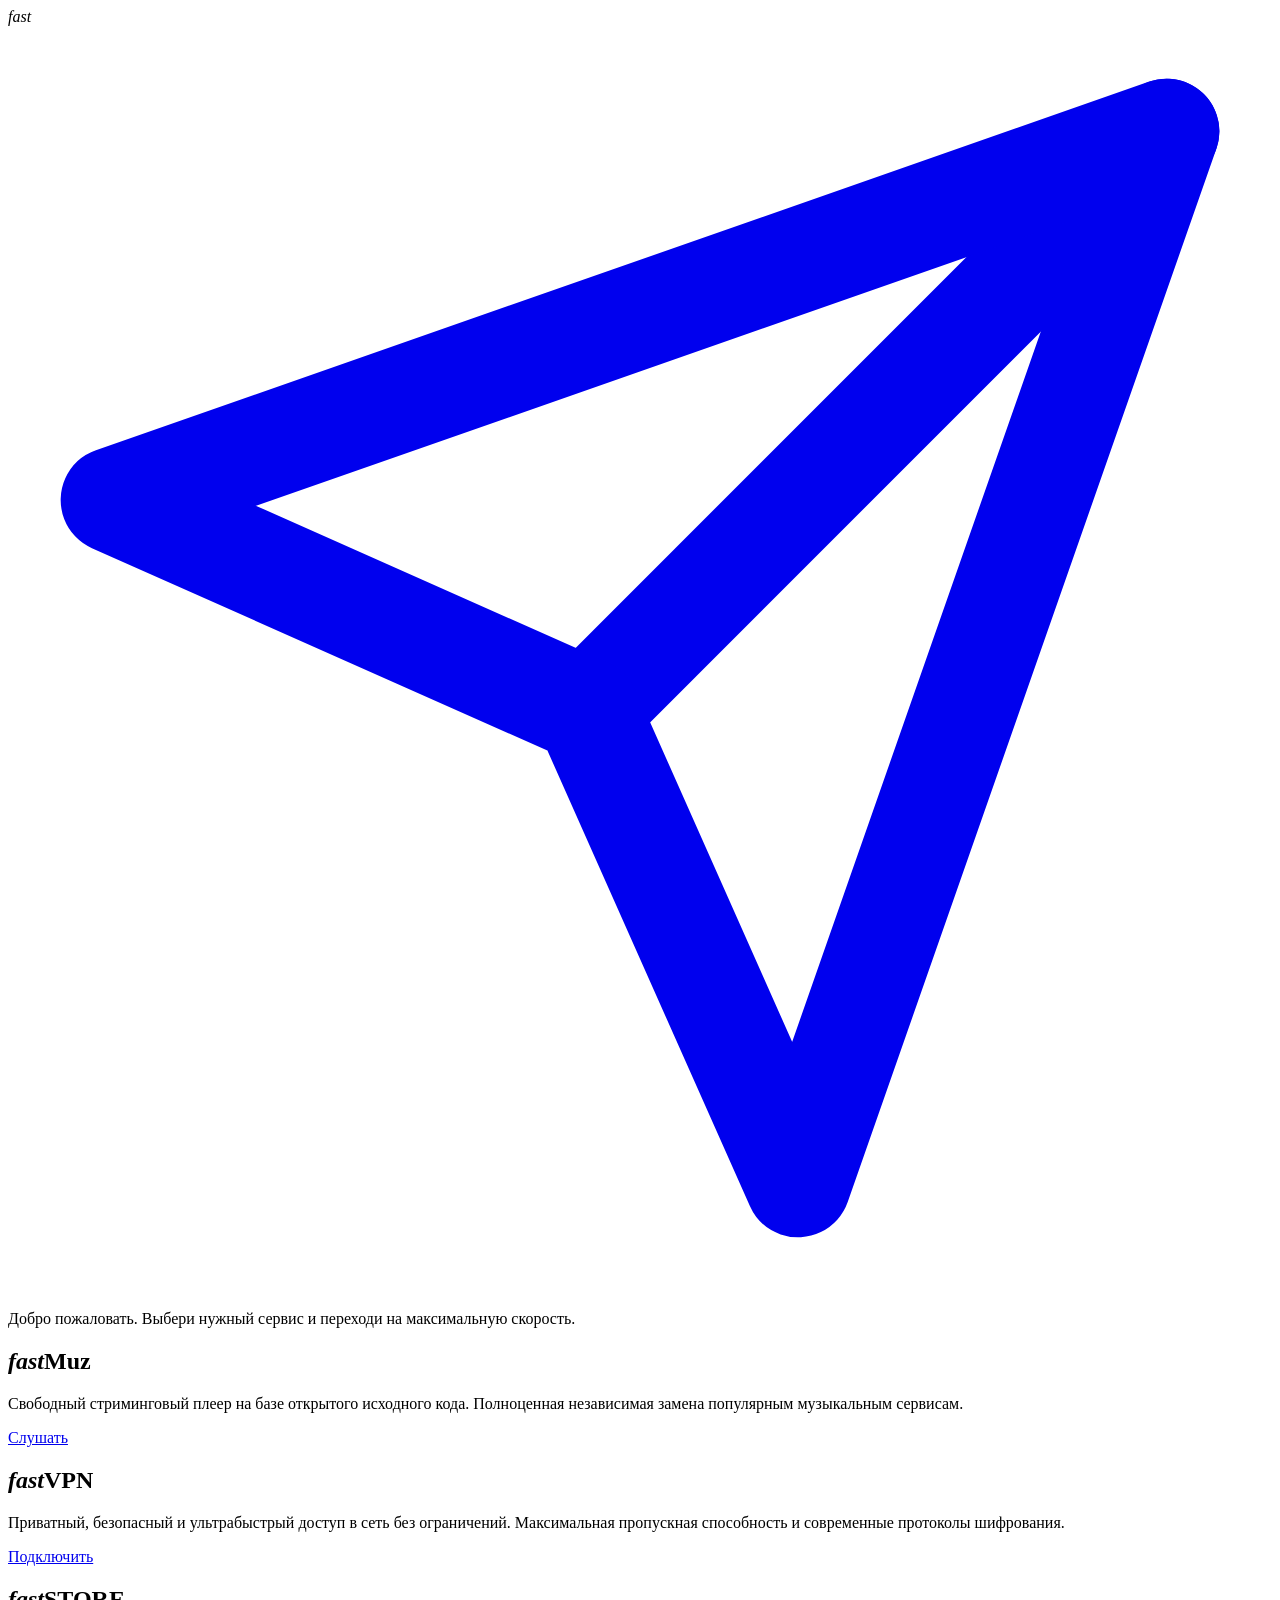
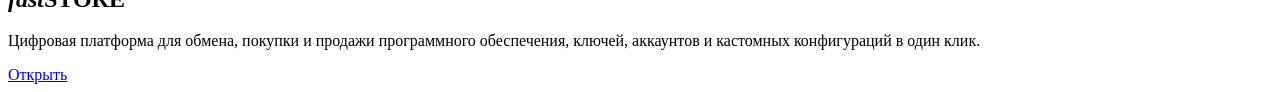
==== index.html @ c86f5982 "Add files via upload" ====
<!DOCTYPE html>
<html lang="ru">
<head>
    <meta charset="UTF-8">
    <meta name="viewport" content="width=device-width, initial-scale=1.0">
    <title>FAST | Ecosystem</title>
    
    <link rel="shortcut icon" href="favicon.ico" type="image/x-icon">
    
    <link rel="preconnect" href="https://fonts.googleapis.com">
    <link rel="preconnect" href="https://fonts.gstatic.com" crossorigin>
    <link href="https://fonts.googleapis.com/css2?family=Inter:wght@400;500;600&family=Syncopate:wght@700&display=swap" rel="stylesheet">
    
    <link rel="stylesheet" href="style.css">
</head>
<body>

    <div class="blob blob-1"></div>
    <div class="blob blob-2"></div>
    <div class="blob blob-3"></div>

    <header class="top-nav glass-panel">
        
        <div class="logo"><i>fast</i></div>
        <a href="https://t.me/твой_канал" target="_blank" class="tg-link">
            <svg xmlns="http://www.w3.org/2000/svg" viewBox="0 0 24 24" fill="none" stroke="currentColor" stroke-width="2" stroke-linecap="round" stroke-linejoin="round">
                <line x1="22" y1="2" x2="11" y2="13"></line>
                <polygon points="22 2 15 22 11 13 2 9 22 2"></polygon>
            </svg>
        </a>
    </header>

    <main class="container">
        
        <section class="hero glass-panel">
            
            <p class="hero-subtitle">Добро пожаловать. Выбери нужный сервис и переходи на максимальную скорость.</p>
        </section>

        <div class="services-stack">

            <section class="glass-panel horizontal-card">
                <div class="card-left">
                    <h2 class="brand-title"><i>fast</i>Muz</h2>
                </div>
                <div class="card-right">
                    <p class="service-desc">Свободный стриминговый плеер на базе открытого исходного кода. Полноценная независимая замена популярным музыкальным сервисам.</p>
                    <a href="file:///C:/Users/neys0/Desktop/%D0%9D%D0%BE%D0%B2%D0%B0%D1%8F%20%D0%BF%D0%B0%D0%BF%D0%BA%D0%B0%20(3)/sait2fastMuz/index.html#file:///C:/Users/neys0/Desktop/%D0%9D%D0%BE%D0%B2%D0%B0%D1%8F%20%D0%BF%D0%B0%D0%BF%D0%BA%D0%B0%20(3)/sait2fastMuz/index.html#" class="btn">Слушать</a>
                </div>
            </section>

            <section class="glass-panel horizontal-card">
                <div class="card-left">
                    <h2 class="brand-title"><i>fast</i>VPN</h2>
                </div>
                <div class="card-right">
                    <p class="service-desc">Приватный, безопасный и ультрабыстрый доступ в сеть без ограничений. Максимальная пропускная способность и современные протоколы шифрования.</p>
                    <a href="#" class="btn">Подключить</a>
                </div>
            </section>

            <section class="glass-panel horizontal-card">
                <div class="card-left">
                    <h2 class="brand-title"><i>fast</i>STORE</h2>
                </div>
                <div class="card-right">
                    <p class="service-desc">Цифровая платформа для обмена, покупки и продажи программного обеспечения, ключей, аккаунтов и кастомных конфигураций в один клик.</p>
                    <a href="#" class="btn">Открыть</a>
                </div>
            </section>

        </div>
    </main>

</body>
</html>
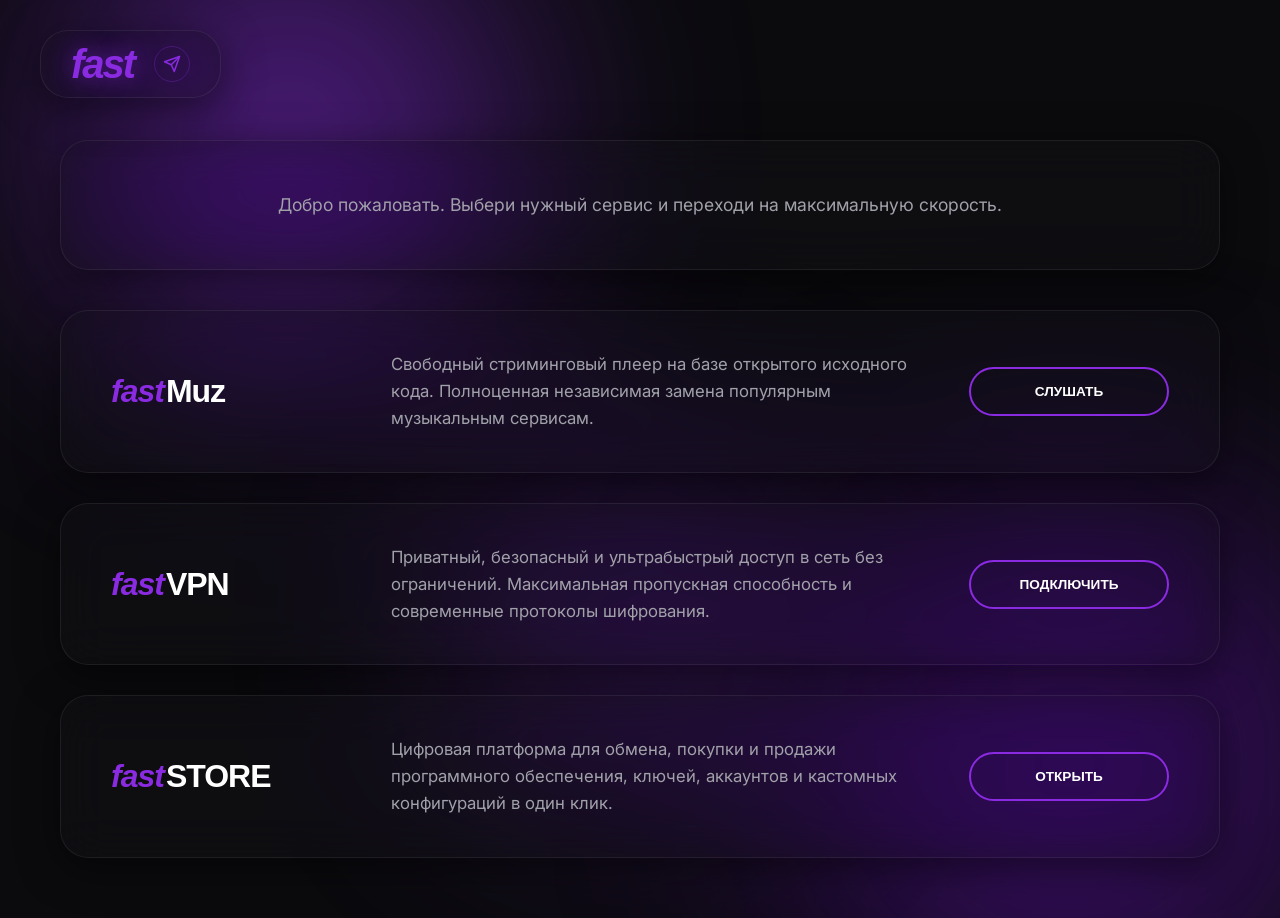
==== commit cbef2683: "index.html" ====
--- a/index.html
+++ b/index.html
@@ -45,7 +45,7 @@
                 </div>
                 <div class="card-right">
                     <p class="service-desc">Свободный стриминговый плеер на базе открытого исходного кода. Полноценная независимая замена популярным музыкальным сервисам.</p>
-                    <a href="file:///C:/Users/neys0/Desktop/%D0%9D%D0%BE%D0%B2%D0%B0%D1%8F%20%D0%BF%D0%B0%D0%BF%D0%BA%D0%B0%20(3)/sait2fastMuz/index.html#file:///C:/Users/neys0/Desktop/%D0%9D%D0%BE%D0%B2%D0%B0%D1%8F%20%D0%BF%D0%B0%D0%BF%D0%BA%D0%B0%20(3)/sait2fastMuz/index.html#" class="btn">Слушать</a>
+                    <a href="sait2fastMuz/index.html" class="btn">Слушать</a>
                 </div>
             </section>
 
@@ -73,4 +73,4 @@
     </main>
 
 </body>
-</html>+</html>
--- a/style.css
+++ b/style.css
@@ -0,0 +1,287 @@
+/* Сброс стандартных отступов */
+* {
+    margin: 0;
+    padding: 0;
+    box-sizing: border-box;
+}
+
+:root {
+    --bg-dark: #0b0b0e;
+    --neon-purple: #8A2BE2; 
+    --neon-dark: #5D10A6;
+    --text-white: #ffffff;
+    --text-gray: #a1a1aa;
+}
+
+body {
+    background-color: var(--bg-dark);
+    color: var(--text-white);
+    font-family: 'Inter', sans-serif;
+    min-height: 100vh;
+    position: relative;
+    overflow-x: hidden;
+}
+
+/* --- АНИМАЦИЯ ФОНА --- */
+.blob {
+    position: fixed;
+    border-radius: 50%;
+    filter: blur(120px);
+    opacity: 0.5;
+    z-index: -1;
+    animation: float 14s ease-in-out infinite alternate;
+}
+
+.blob-1 { width: 450px; height: 450px; background: var(--neon-purple); top: -10%; left: 5%; }
+.blob-2 { width: 550px; height: 550px; background: var(--neon-dark); bottom: -15%; right: -5%; animation-delay: -4s; }
+.blob-3 { width: 350px; height: 350px; background: var(--neon-purple); top: 50%; left: 35%; opacity: 0.3; animation-delay: -8s; }
+
+@keyframes float {
+    0% { transform: translate(0, 0) scale(1); }
+    100% { transform: translate(50px, 70px) scale(1.15); }
+}
+
+/* --- ВЕРХНЯЯ НАВИГАЦИЯ --- */
+.top-nav {
+    position: fixed;
+    top: 30px;
+    left: 40px;
+    padding: 15px 30px;
+    border-radius: 20px;
+    z-index: 100;
+    transition: opacity 0.4s ease;
+    display: flex;
+    align-items: center;
+    gap: 20px;
+}
+
+.top-nav:hover {
+    transform: none;
+    border-color: rgba(255, 255, 255, 0.07);
+}
+
+.logo {
+    font-family: 'Syncopate', sans-serif;
+    font-size: 2.5rem;
+    font-weight: 700;
+    color: var(--neon-purple);
+    letter-spacing: -2px;
+    text-transform: lowercase;
+    text-shadow: 0 0 25px rgba(138, 43, 226, 0.6);
+    line-height: 0.8;
+}
+
+/* Иконка Telegram (Изменено на фиолетовый) */
+.tg-link {
+    display: flex;
+    align-items: center;
+    justify-content: center;
+    width: 36px;
+    height: 36px;
+    border-radius: 50%;
+    color: var(--neon-purple); /* Теперь иконка фиолетовая */
+    border: 1px solid rgba(138, 43, 226, 0.3); /* Рамка в тон иконке */
+    transition: all 0.3s ease;
+}
+
+.tg-link svg {
+    width: 18px;
+    height: 18px;
+}
+
+.tg-link:hover {
+    color: var(--text-white);
+    background: var(--neon-purple);
+    border-color: var(--neon-purple);
+    box-shadow: 0 0 15px var(--neon-purple);
+    transform: translateY(-2px);
+}
+
+/* --- ОСНОВНОЙ КОНТЕЙНЕР --- */
+.container {
+    width: 100%;
+    max-width: 1200px;
+    margin: 0 auto;
+    padding: 140px 20px 60px 20px;
+}
+
+/* --- СТИЛЬ ЖИДКОГО СТЕКЛА --- */
+.glass-panel {
+    background: rgba(18, 18, 22, 0.45);
+    backdrop-filter: blur(24px) saturate(180%);
+    -webkit-backdrop-filter: blur(24px) saturate(180%);
+    border: 1px solid rgba(255, 255, 255, 0.07);
+    box-shadow: 0 10px 40px 0 rgba(0, 0, 0, 0.5);
+    border-radius: 28px;
+}
+
+/* --- ПРИВЕТСТВЕННЫЙ БЛОК --- */
+.hero {
+    padding: 50px 40px;
+    text-align: center;
+    margin-bottom: 40px;
+}
+
+.hero-title {
+    font-family: 'Syncopate', sans-serif;
+    font-size: 2.2rem;
+    font-weight: 700;
+    margin-bottom: 15px;
+    letter-spacing: -1px;
+}
+
+/* Белый дизайн для слова "экосистема" */
+.white-logo {
+    font-style: italic;
+    text-transform: lowercase;
+    letter-spacing: -2px;
+    color: var(--text-white);
+    text-shadow: 0 0 20px rgba(255, 255, 255, 0.4); /* Легкое белое свечение */
+}
+
+.hero-title i {
+    font-style: italic;
+    color: var(--neon-purple);
+    text-transform: lowercase;
+}
+
+.hero-subtitle {
+    color: var(--text-gray);
+    font-size: 1.1rem;
+    line-height: 1.6;
+}
+
+/* --- СТОПКА БЛОКОВ --- */
+.services-stack {
+    display: flex;
+    flex-direction: column;
+    gap: 30px;
+}
+
+/* --- ГОРИЗОНТАЛЬНАЯ КАРТОЧКА --- */
+.horizontal-card {
+    padding: 40px 50px;
+    display: flex;
+    flex-direction: row;
+    align-items: center;
+    justify-content: space-between;
+    transition: transform 0.4s cubic-bezier(0.16, 1, 0.3, 1), border-color 0.3s ease, box-shadow 0.3s ease;
+}
+
+.horizontal-card:hover {
+    transform: translateX(10px);
+    border-color: rgba(138, 43, 226, 0.3);
+    box-shadow: -10px 10px 40px 0 rgba(138, 43, 226, 0.15);
+}
+
+.card-left {
+    flex: 0 0 280px;
+}
+
+.card-right {
+    flex: 1;
+    display: flex;
+    flex-direction: row;
+    align-items: center;
+    justify-content: space-between;
+    gap: 40px;
+}
+
+/* --- СТИЛИЗАЦИЯ ТЕКСТА ВНУТРИ КАРТОЧЕК --- */
+.brand-title {
+    font-family: 'Syncopate', sans-serif;
+    font-size: 2rem;
+    font-weight: 700;
+    letter-spacing: -1px;
+    margin: 0;
+}
+
+.brand-title i {
+    font-style: italic;
+    color: var(--neon-purple);
+    text-transform: lowercase;
+    padding-right: 2px;
+}
+
+.service-desc {
+    color: var(--text-gray);
+    font-size: 1.05rem;
+    line-height: 1.6;
+    margin: 0;
+    flex: 1;
+}
+
+/* --- КНОПКА --- */
+.btn {
+    display: inline-block;
+    width: 200px;
+    flex-shrink: 0;
+    text-align: center;
+    padding: 15px 0;
+    background: transparent;
+    color: var(--text-white);
+    text-decoration: none;
+    font-family: 'Syncopate', sans-serif;
+    font-size: 0.85rem;
+    font-weight: 700;
+    text-transform: uppercase;
+    border: 2px solid var(--neon-purple);
+    border-radius: 50px;
+    transition: all 0.3s ease;
+}
+
+.btn:hover {
+    background: var(--neon-purple);
+    box-shadow: 0 0 25px var(--neon-purple);
+}
+
+/* ========================================================
+   АНИМАЦИИ ПЛАВНОГО ПОЯВЛЕНИЯ (FADE-UP)
+   ======================================================== */
+
+@keyframes fadeUp {
+    0% { opacity: 0; transform: translateY(40px); }
+    100% { opacity: 1; transform: translateY(0); }
+}
+
+@keyframes fadeRight {
+    0% { opacity: 0; transform: translateX(-40px); }
+    100% { opacity: 1; transform: translateX(0); }
+}
+
+.top-nav, .hero, .horizontal-card, .brand-title, .service-desc, .btn { opacity: 0; }
+
+/* Появление элементов */
+.top-nav { animation: fadeRight 1s cubic-bezier(0.16, 1, 0.3, 1) 0.1s forwards; }
+.hero { animation: fadeUp 1s cubic-bezier(0.16, 1, 0.3, 1) 0.3s forwards; }
+
+.horizontal-card:nth-child(1) { animation: fadeUp 1s cubic-bezier(0.16, 1, 0.3, 1) 0.5s forwards; }
+.horizontal-card:nth-child(2) { animation: fadeUp 1s cubic-bezier(0.16, 1, 0.3, 1) 0.7s forwards; }
+.horizontal-card:nth-child(3) { animation: fadeUp 1s cubic-bezier(0.16, 1, 0.3, 1) 0.9s forwards; }
+
+.horizontal-card:nth-child(1) .brand-title { animation: fadeUp 0.8s ease-out 0.8s forwards; }
+.horizontal-card:nth-child(1) .service-desc { animation: fadeUp 0.8s ease-out 0.9s forwards; }
+.horizontal-card:nth-child(1) .btn { animation: fadeUp 0.8s ease-out 1.0s forwards; }
+
+.horizontal-card:nth-child(2) .brand-title { animation: fadeUp 0.8s ease-out 1.0s forwards; }
+.horizontal-card:nth-child(2) .service-desc { animation: fadeUp 0.8s ease-out 1.1s forwards; }
+.horizontal-card:nth-child(2) .btn { animation: fadeUp 0.8s ease-out 1.2s forwards; }
+
+.horizontal-card:nth-child(3) .brand-title { animation: fadeUp 0.8s ease-out 1.2s forwards; }
+.horizontal-card:nth-child(3) .service-desc { animation: fadeUp 0.8s ease-out 1.3s forwards; }
+.horizontal-card:nth-child(3) .btn { animation: fadeUp 0.8s ease-out 1.4s forwards; }
+
+/* --- МОБИЛЬНАЯ АДАПТАЦИЯ --- */
+@media (max-width: 900px) {
+    .horizontal-card {
+        flex-direction: column;
+        align-items: flex-start;
+        padding: 35px 30px;
+        gap: 20px;
+    }
+    .card-left { flex: none; width: 100%; }
+    .card-right { flex-direction: column; align-items: flex-start; gap: 25px; width: 100%; }
+    .btn { width: 100%; }
+    .top-nav { left: 20px; top: 20px; padding: 15px 25px; }
+    .hero { padding: 40px 20px; }
+}
